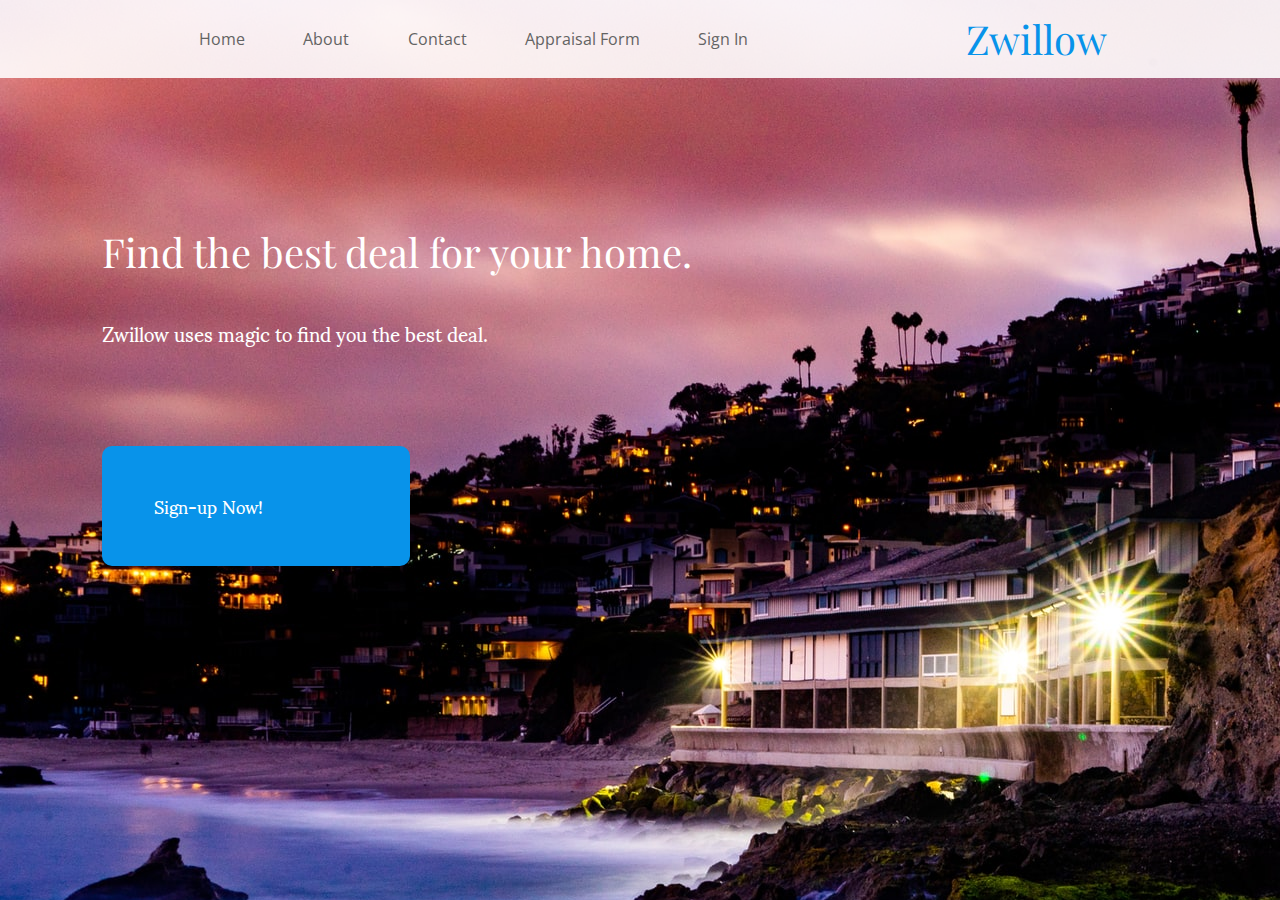
==== index.html @ b2d62200 "homePageCompleted" ====
<!doctype html>
<html lang="en">
<head>
  <meta charset="utf-8">
  <meta name="viewport" content="width=device-width, initial-scale=1.0">
  <link href="https://fonts.googleapis.com/css?family=Open+Sans&display=swap" rel="stylesheet">
  <link href="https://fonts.googleapis.com/css?family=Playfair+Display:900&display=swap" rel="stylesheet">
  <link href="https://fonts.googleapis.com/css?family=Sumana:700&display=swap" rel="stylesheet">
  <link href="css/index.css" rel="stylesheet">
  <title>Zwillo</title>

  <!--[if lt IE 9]>
    <script src="https://cdnjs.cloudflare.com/ajax/libs/html5shiv/3.7.3/html5shiv.js"></script>
  <![endif]-->
</head>

<body>
<!-- HEADER -->
<header class="nav-container">
  <h1 id="logo">Zwillow</h1>
  <div class="navbar">
    <a href="#" id="s1">Home</a>
    <a href="#" id="s2">About</a>
    <a href="#" id="s3">Contact</a>
    <a href="#" id="s4">Appraisal Form</a>
    <a href="#" id="s4">Sign In</a>
  </div>
</header>
<!-- BODY -->
<section class="body">
  <div class="body-container-1">
    <div class="body-text">
      <h3>Find the best deal for your home.</h3>
      <p>Zwillow uses magic to find you the best deal.</p>
      <div class="btn">Sign-up Now!</div>
  </div>
</section>
<!-- FOOTER -->
<!-- <footer>
  <p>Footer</p>
</footer> -->

</div>
</body>
</html>
---- css/index.css ----
/* http://meyerweb.com/eric/tools/css/reset/ 
   v2.0 | 20110126
   License: none (public domain)
*/
html,
body,
div,
span,
applet,
object,
iframe,
h1,
h2,
h3,
h4,
h5,
h6,
p,
blockquote,
pre,
a,
abbr,
acronym,
address,
big,
cite,
code,
del,
dfn,
em,
img,
ins,
kbd,
q,
s,
samp,
small,
strike,
strong,
sub,
sup,
tt,
var,
b,
u,
i,
center,
dl,
dt,
dd,
ol,
ul,
li,
fieldset,
form,
label,
legend,
table,
caption,
tbody,
tfoot,
thead,
tr,
th,
td,
article,
aside,
canvas,
details,
embed,
figure,
figcaption,
footer,
header,
hgroup,
menu,
nav,
output,
ruby,
section,
summary,
time,
mark,
audio,
video {
  margin: 0;
  padding: 0;
  border: 0;
  font-size: 100%;
  font: inherit;
  vertical-align: baseline;
}
/* HTML5 display-role reset for older browsers */
article,
aside,
details,
figcaption,
figure,
footer,
header,
hgroup,
menu,
nav,
section {
  display: block;
}
body {
  line-height: 1;
}
ol,
ul {
  list-style: none;
}
blockquote,
q {
  quotes: none;
}
blockquote:before,
blockquote:after,
q:before,
q:after {
  content: '';
  content: none;
}
table {
  border-collapse: collapse;
  border-spacing: 0;
}
* {
  box-sizing: border-box;
}
html {
  font-size: 62.5%;
}
html,
body {
  font-family: 'Sumana', serif;
  background-image: url("/img/beach-house.jpeg");
}
h1,
h2,
h3,
h4,
h5 {
  font-family: 'Playfair Display', serif;
  color: #ffffff;
}
.nav-container {
  display: flex;
  flex-direction: row-reverse;
  justify-content: space-evenly;
  align-items: center;
  background-color: rgba(255, 255, 255, 0.886);
  bottom-border: 30px solid #ffffff;
}
@media (max-width: 500px) {
  .nav-container {
    display: flex;
    flex-direction: column;
    justify-content: speace-evenly;
    align-items: center;
  }
}
.nav-container #logo {
  color: #0893ea;
  font-size: 4rem;
  margin: 1.5%;
}
@media (max-width: 500px) {
  .nav-container #logo {
    font-size: 2rem;
    padding: 0.5% auto;
  }
}
.nav-container .navbar {
  width: 50%;
  margin: 0%;
  display: flex;
  flex-direction: row;
  justify-content: space-evenly;
  align-items: center;
}
@media (max-width: 500px) {
  .nav-container .navbar {
    display: flex;
    flex-direction: column;
    justify-content: space-evenly;
    align-items: center;
    width: 100vw;
  }
}
.nav-container .navbar a {
  font-family: 'Open Sans', sans-serif;
  margin: 0% 2%;
  text-decoration: none;
  font-size: 1.6rem;
  color: #636363;
  white-space: nowrap;
}
@media (max-width: 500px) {
  .nav-container .navbar a {
    font-size: 0.8rem;
    padding: 0.5% auto;
    width: 100vw;
    white-space: nowrap;
    padding: 3%;
    border-bottom: 0.5px solid lightgrey;
    display: flex;
    flex-direction: column;
    justify-content: center;
    align-items: center;
  }
}
@media (max-width: 500px) {
  .nav-container .navbar #s1 {
    border-top: 1px solid lightgrey;
  }
}
.body-container-1 {
  width: 80%;
}
h3 {
  font-size: 4rem;
  padding: 0%;
  margin: 15% 10% 5% 10%;
}
p {
  font-size: 2rem;
  color: #ffffff;
  padding: 0%;
  margin: 5% 10% 5% 10%;
}
.btn {
  color: #ffffff;
  background-color: #0893ea;
  font-size: 1.8rem;
  border-radius: 10px;
  padding: 5%;
  margin: 10%;
  width: 30%;
  min-width: 90px;
  min-height: 20px;
  white-space: nowrap;
}
.btn:hover {
  background-color: rgba(255, 255, 255, 0.886);
  color: #0893ea;
}
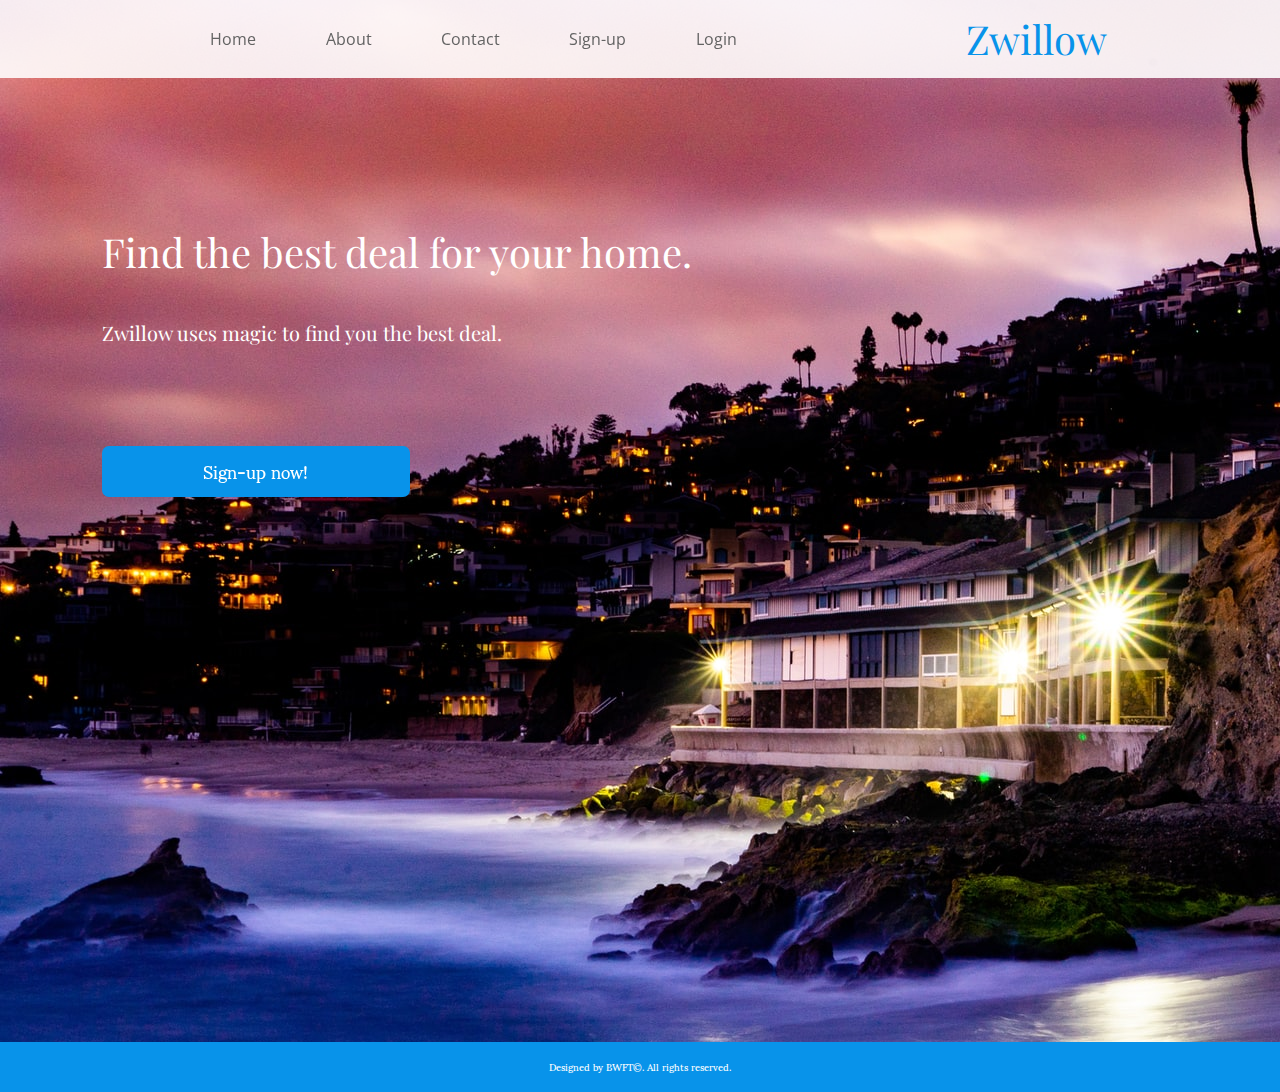
==== commit b0acc23d: "pagesAdded" ====
--- a/index.html
+++ b/index.html
@@ -7,7 +7,8 @@
   <link href="https://fonts.googleapis.com/css?family=Playfair+Display:900&display=swap" rel="stylesheet">
   <link href="https://fonts.googleapis.com/css?family=Sumana:700&display=swap" rel="stylesheet">
   <link href="css/index.css" rel="stylesheet">
-  <title>Zwillo</title>
+  <title>Zwillo Home</title>
+  
 
   <!--[if lt IE 9]>
     <script src="https://cdnjs.cloudflare.com/ajax/libs/html5shiv/3.7.3/html5shiv.js"></script>
@@ -15,31 +16,31 @@
 </head>
 
 <body>
+<div class="home">
 <!-- HEADER -->
 <header class="nav-container">
   <h1 id="logo">Zwillow</h1>
   <div class="navbar">
-    <a href="#" id="s1">Home</a>
-    <a href="#" id="s2">About</a>
-    <a href="#" id="s3">Contact</a>
-    <a href="#" id="s4">Appraisal Form</a>
-    <a href="#" id="s4">Sign In</a>
+    <a href="index.html" id="s1" class="hvr-grow">Home</a>
+    <a href="about.html" id="s2" class="hvr-grow">About</a>
+    <a href="contact.html" id="s3" class="hvr-grow">Contact</a>
+    <a href="sign-up.html" id="s4" class="hvr-grow">Sign-up</a>
+    <a href="login.html" id="s5" class="hvr-grow">Login</a>
   </div>
 </header>
 <!-- BODY -->
 <section class="body">
   <div class="body-container-1">
     <div class="body-text">
-      <h3>Find the best deal for your home.</h3>
-      <p>Zwillow uses magic to find you the best deal.</p>
-      <div class="btn">Sign-up Now!</div>
+      <h2>Find the best deal for your home.</h2>
+      <h3>Zwillow uses magic to find you the best deal.</h3>
+      <a href="#" id="btn" class="hvr-grow">Sign-up now!</a>
   </div>
 </section>
 <!-- FOOTER -->
-<!-- <footer>
-  <p>Footer</p>
-</footer> -->
-
+<footer>
+  <p>Designed by BWFT©. All rights reserved.</p>
+</footer>
 </div>
 </body>
 </html>--- a/css/index.css
+++ b/css/index.css
@@ -1,3 +1,22 @@
+.hvr-grow {
+  display: inline-block;
+  vertical-align: middle;
+  transform: translateZ(0);
+  box-shadow: 0 0 1px rgba(0, 0, 0, 0);
+  backface-visibility: hidden;
+  -moz-osx-font-smoothing: grayscale;
+  transition-duration: 0.1s;
+  transition-property: transform;
+}
+.hvr-grow:hover,
+.hvr-grow:focus,
+.hvr-grow:active {
+  transform: scale(1.06);
+}
+.f4 {
+  font-size: 1.2rem;
+  padding: 0.5% auto;
+}
 /* http://meyerweb.com/eric/tools/css/reset/ 
    v2.0 | 20110126
    License: none (public domain)
@@ -135,7 +154,6 @@
 html,
 body {
   font-family: 'Sumana', serif;
-  background-image: url("/img/beach-house.jpeg");
 }
 h1,
 h2,
@@ -145,6 +163,49 @@
   font-family: 'Playfair Display', serif;
   color: #ffffff;
 }
+h2 {
+  font-size: 4rem;
+  padding: 0.5% auto;
+  padding: 0%;
+  margin: 15% 10% 5% 10%;
+}
+@media (max-width: 500px) {
+  h2 {
+    font-size: 2rem;
+    padding: 0.5% auto;
+  }
+}
+h3 {
+  font-size: 2rem;
+  padding: 0.5% auto;
+  color: #ffffff;
+  padding: 0%;
+  margin: 5% 10% 5% 10%;
+}
+@media (max-width: 500px) {
+  h3 {
+    font-size: 1.2rem;
+    padding: 0.5% auto;
+  }
+}
+.body {
+  height: 90vh;
+}
+.home {
+  background-image: url("/img/1.jpeg");
+}
+.about {
+  background-image: url("/img/2.jpeg");
+}
+.contact {
+  background-image: url("/img/3.jpeg");
+}
+.sign-up {
+  background-image: url("/img/4.jpeg");
+}
+.login {
+  background-image: url("/img/5.jpeg");
+}
 .nav-container {
   display: flex;
   flex-direction: row-reverse;
@@ -160,10 +221,17 @@
     justify-content: speace-evenly;
     align-items: center;
   }
+  .nav-container:hover .navbar {
+    display: flex;
+    flex-direction: column;
+    justify-content: speace-evenly;
+    align-items: center;
+  }
 }
 .nav-container #logo {
+  font-size: 4rem;
+  padding: 0.5% auto;
   color: #0893ea;
-  font-size: 4rem;
   margin: 1.5%;
 }
 @media (max-width: 500px) {
@@ -182,24 +250,28 @@
 }
 @media (max-width: 500px) {
   .nav-container .navbar {
-    display: flex;
-    flex-direction: column;
-    justify-content: space-evenly;
-    align-items: center;
-    width: 100vw;
+    display: none;
+    z-index: 1;
   }
 }
 .nav-container .navbar a {
   font-family: 'Open Sans', sans-serif;
+  font-size: 1.6rem;
+  padding: 0.5% auto;
   margin: 0% 2%;
   text-decoration: none;
-  font-size: 1.6rem;
   color: #636363;
   white-space: nowrap;
 }
-@media (max-width: 500px) {
+@media (max-width: 800px) {
   .nav-container .navbar a {
-    font-size: 0.8rem;
+    font-size: 1.2rem;
+    padding: 0.5% auto;
+  }
+}
+@media (max-width: 500px) {
+  .nav-container .navbar a {
+    font-size: 1rem;
     padding: 0.5% auto;
     width: 100vw;
     white-space: nowrap;
@@ -210,39 +282,59 @@
     justify-content: center;
     align-items: center;
   }
+  .nav-container .navbar a:hover {
+    display: flex;
+    flex-direction: column;
+    justify-content: center;
+    align-items: center;
+    color: #0893ea;
+  }
 }
 @media (max-width: 500px) {
   .nav-container .navbar #s1 {
     border-top: 1px solid lightgrey;
   }
 }
+footer {
+  color: #ffffff;
+  background: #0893ea;
+  padding: 20px 0;
+  display: flex;
+  flex-direction: column;
+  justify-content: center;
+  align-items: center;
+}
 .body-container-1 {
   width: 80%;
 }
-h3 {
-  font-size: 4rem;
-  padding: 0%;
-  margin: 15% 10% 5% 10%;
-}
-p {
-  font-size: 2rem;
-  color: #ffffff;
-  padding: 0%;
-  margin: 5% 10% 5% 10%;
-}
-.btn {
+.body-container-1 #btn {
+  display: flex;
+  flex-direction: row;
+  justify-content: center;
+  align-items: center;
   color: #ffffff;
   background-color: #0893ea;
+  text-decoration: none;
   font-size: 1.8rem;
-  border-radius: 10px;
-  padding: 5%;
-  margin: 10%;
+  border-radius: 7px;
+  padding: 2.5% 10%;
+  margin: 10% ;
   width: 30%;
-  min-width: 90px;
-  min-height: 20px;
   white-space: nowrap;
-}
-.btn:hover {
+  max-height: 50px;
+  min-width: 100px;
+}
+.body-container-1 #btn:hover {
   background-color: rgba(255, 255, 255, 0.886);
   color: #0893ea;
 }
+@media (max-width: 500px) {
+  .body-container-1 #btn {
+    font-size: 1rem;
+    padding: 0.5% auto;
+  }
+}
+input {
+  padding: 5% 15%;
+  margin: 2% 10%;
+}
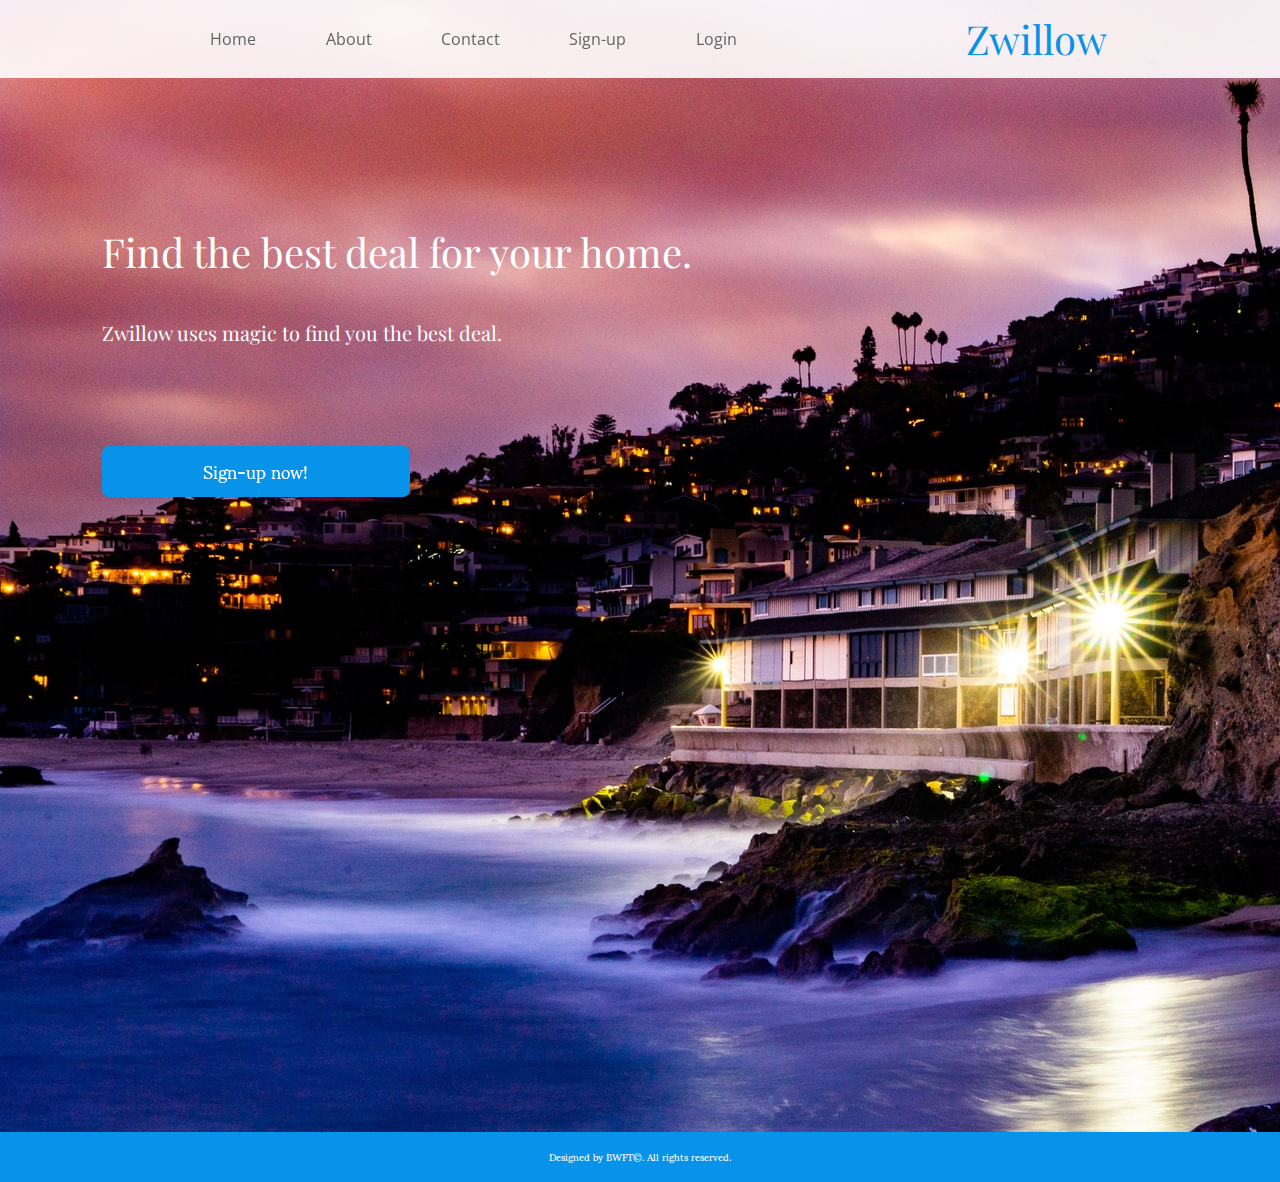
==== commit 7403a8a0: "inputBoxesAdded" ====
--- a/index.html
+++ b/index.html
@@ -34,7 +34,7 @@
     <div class="body-text">
       <h2>Find the best deal for your home.</h2>
       <h3>Zwillow uses magic to find you the best deal.</h3>
-      <a href="#" id="btn" class="hvr-grow">Sign-up now!</a>
+      <a href="sign-up.html" id="btn" class="hvr-grow">Sign-up now!</a>
   </div>
 </section>
 <!-- FOOTER -->
--- a/css/index.css
+++ b/css/index.css
@@ -189,7 +189,7 @@
   }
 }
 .body {
-  height: 90vh;
+  height: 100vh;
 }
 .home {
   background-image: url("/img/1.jpeg");
@@ -338,3 +338,29 @@
   padding: 5% 15%;
   margin: 2% 10%;
 }
+.two {
+  padding: 2% 25%;
+  margin: 2% 10%;
+}
+input[type="text"]#subdomaintwo {
+  -webkit-appearance: none!important;
+  color: red;
+  text-align: right;
+  width: 75px;
+  border: 1px solid gray;
+  border-left: 0px;
+  margin: 0 0 0 -7px;
+  background: white;
+}
+input[type="text"]#subdomain {
+  -webkit-appearance: none!important;
+  border: 1px solid gray;
+  border-right: 0px;
+  outline: none;
+}
+.carousel {
+  display: flex;
+  flex-direction: column;
+  justify-content: center;
+  align-items: center;
+}
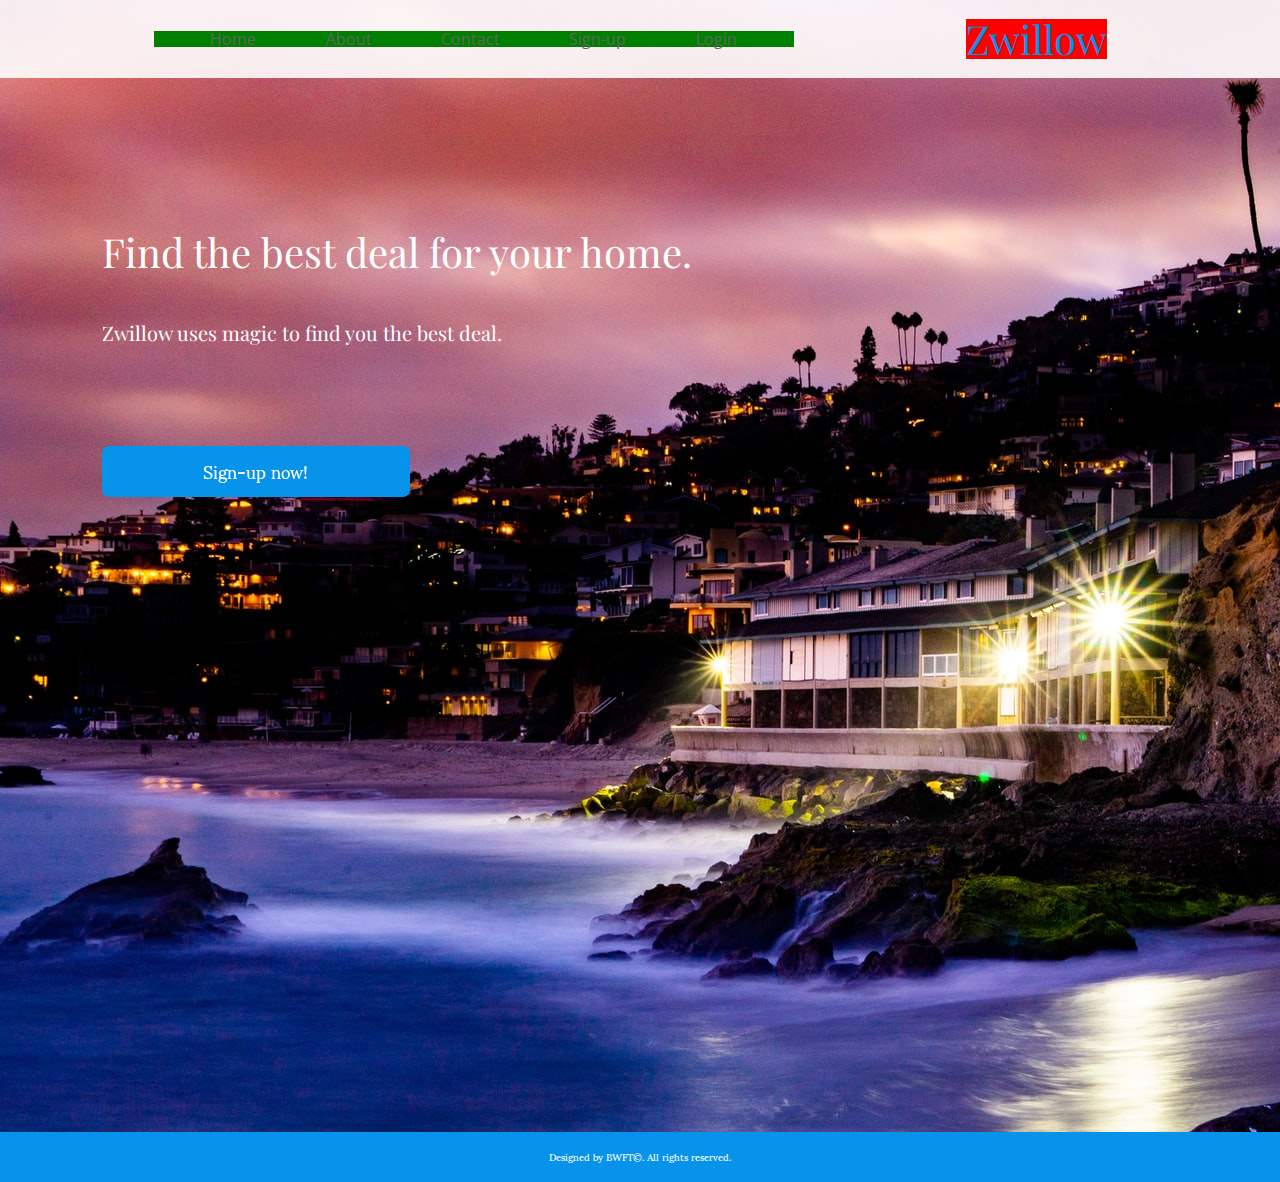
==== commit 74614de6: "hamburgerAdded" ====
--- a/index.html
+++ b/index.html
@@ -18,6 +18,13 @@
 <body>
 <div class="home">
 <!-- HEADER -->
+<div class="burger-container-container">
+    <div class="burger-container">
+      <div class="burger"></div>
+      <div class="burger"></div>
+      <div class="burger"></div>
+    </div>
+  </div>
 <header class="nav-container">
   <h1 id="logo">Zwillow</h1>
   <div class="navbar">
--- a/css/index.css
+++ b/css/index.css
@@ -229,6 +229,7 @@
   }
 }
 .nav-container #logo {
+  background-color: red;
   font-size: 4rem;
   padding: 0.5% auto;
   color: #0893ea;
@@ -241,6 +242,7 @@
   }
 }
 .nav-container .navbar {
+  background-color: green;
   width: 50%;
   margin: 0%;
   display: flex;
@@ -293,6 +295,29 @@
 @media (max-width: 500px) {
   .nav-container .navbar #s1 {
     border-top: 1px solid lightgrey;
+  }
+}
+.burger-container-container {
+  background-color: blue;
+  display: flex;
+  flex-direction: row;
+  justify-content: flex-start;
+  align-items: flex-end;
+}
+.burger-container-container .burger-container {
+  background-color: yellow;
+}
+@media (max-width: 500px) {
+  .burger-container-container .burger-container {
+    margin: 2%;
+  }
+}
+@media (max-width: 500px) {
+  .burger-container-container .burger-container .burger {
+    width: 20px;
+    height: 2px;
+    background-color: #0893ea;
+    margin: 3px 0;
   }
 }
 footer {
